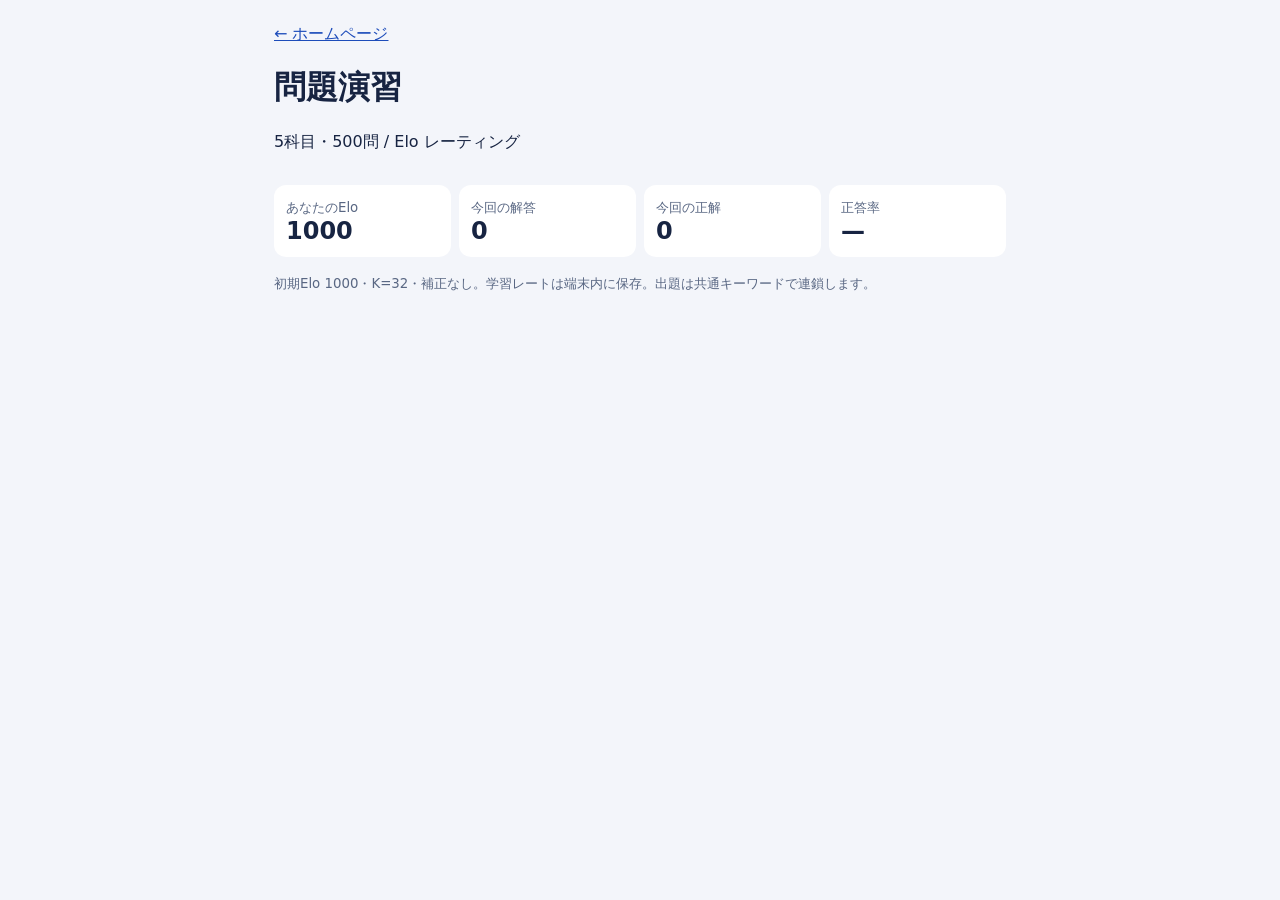
==== quiz/index.html @ fbfd53f4 "Add Elo learning app quiz/index.html" ====
<!doctype html><html lang="ja"><meta charset="utf-8"><meta name="viewport" content="width=device-width,initial-scale=1"><title>問題演習 | 学習・進路支援センター</title><style>*{box-sizing:border-box}body{font:16px system-ui,sans-serif;background:#f3f5fa;color:#172442;margin:0}main{max-width:780px;margin:auto;padding:24px}a{color:#1d4cba}h1{font-size:32px}button{font:inherit;cursor:pointer;border:1px solid #b8c5df;border-radius:10px;background:white;color:#172442;padding:13px}button:disabled{opacity:.55;cursor:default}.tabs,.tiles,.metrics{display:flex;gap:8px;flex-wrap:wrap}.tabs button.active,.primary{background:#1d4cba;color:white}.metrics>div{flex:1;min-width:90px;background:white;padding:12px;border-radius:12px}.metrics strong{display:block;font-size:24px}.card{background:white;border:1px solid #d8e0ef;border-radius:18px;padding:24px;margin-top:18px}.tiles{min-height:50px;margin:12px 0}.choices{display:grid;grid-template-columns:1fr 1fr;gap:10px}.good{background:#dcfce7}.bad{background:#fee2e2}#feedback{white-space:pre-wrap;margin:15px 0}#next,#check{width:100%;margin-top:10px}[hidden]{display:none!important}small{color:#596783}@media(max-width:480px){main{padding:14px}.card{padding:16px}.choices{grid-template-columns:1fr}}</style><main><a href="../index.html">← ホームページ</a><h1>問題演習</h1><p>5科目・500問 / Elo レーティング</p><div class="tabs" id="tabs"></div><p id="status" role="status"></p><div class="metrics"><div><small>あなたのElo</small><strong id="rating">1000</strong></div><div><small>今回の解答</small><strong id="total">0</strong></div><div><small>今回の正解</small><strong id="correct">0</strong></div><div><small>正答率</small><strong id="accuracy">—</strong></div></div><section class="card" id="card" hidden><small id="meta"></small><h2 id="prompt"></h2><div id="picked" class="tiles" hidden></div><div id="options"></div><button class="primary" id="check" hidden>解答する</button><div id="feedback" aria-live="polite"></div><button class="primary" id="next" hidden>次の連鎖問題 →</button></section><p><small>初期Elo 1000・K=32・補正なし。学習レートは端末内に保存。出題は共通キーワードで連鎖します。</small></p></main><script src="app.js" defer></script></html>
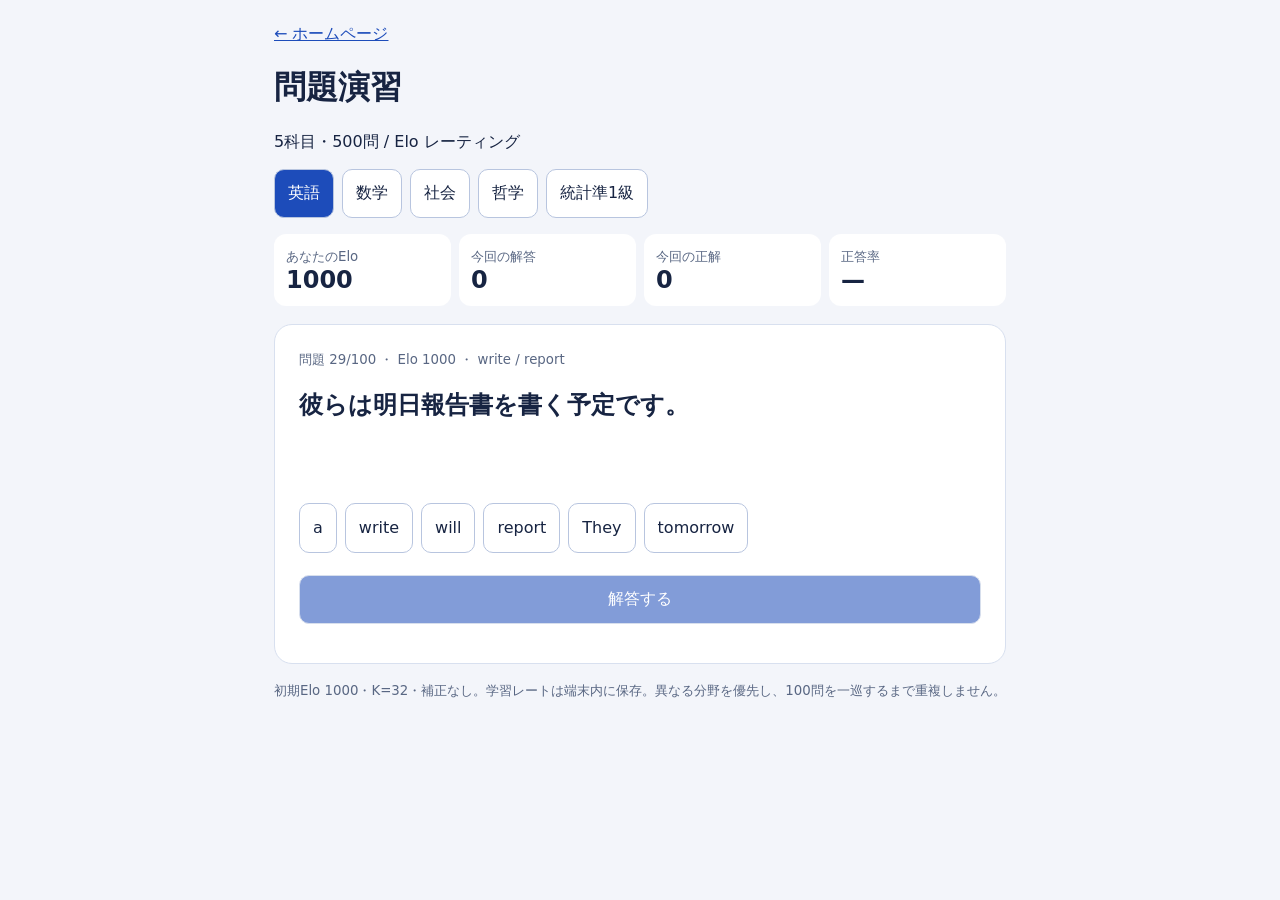
==== commit 376fdf2e: "Replace chain with diverse nonrepeating question selection" ====
--- a/quiz/index.html
+++ b/quiz/index.html
@@ -1 +1 @@
-<!doctype html><html lang="ja"><meta charset="utf-8"><meta name="viewport" content="width=device-width,initial-scale=1"><title>問題演習 | 学習・進路支援センター</title><style>*{box-sizing:border-box}body{font:16px system-ui,sans-serif;background:#f3f5fa;color:#172442;margin:0}main{max-width:780px;margin:auto;padding:24px}a{color:#1d4cba}h1{font-size:32px}button{font:inherit;cursor:pointer;border:1px solid #b8c5df;border-radius:10px;background:white;color:#172442;padding:13px}button:disabled{opacity:.55;cursor:default}.tabs,.tiles,.metrics{display:flex;gap:8px;flex-wrap:wrap}.tabs button.active,.primary{background:#1d4cba;color:white}.metrics>div{flex:1;min-width:90px;background:white;padding:12px;border-radius:12px}.metrics strong{display:block;font-size:24px}.card{background:white;border:1px solid #d8e0ef;border-radius:18px;padding:24px;margin-top:18px}.tiles{min-height:50px;margin:12px 0}.choices{display:grid;grid-template-columns:1fr 1fr;gap:10px}.good{background:#dcfce7}.bad{background:#fee2e2}#feedback{white-space:pre-wrap;margin:15px 0}#next,#check{width:100%;margin-top:10px}[hidden]{display:none!important}small{color:#596783}@media(max-width:480px){main{padding:14px}.card{padding:16px}.choices{grid-template-columns:1fr}}</style><main><a href="../index.html">← ホームページ</a><h1>問題演習</h1><p>5科目・500問 / Elo レーティング</p><div class="tabs" id="tabs"></div><p id="status" role="status"></p><div class="metrics"><div><small>あなたのElo</small><strong id="rating">1000</strong></div><div><small>今回の解答</small><strong id="total">0</strong></div><div><small>今回の正解</small><strong id="correct">0</strong></div><div><small>正答率</small><strong id="accuracy">—</strong></div></div><section class="card" id="card" hidden><small id="meta"></small><h2 id="prompt"></h2><div id="picked" class="tiles" hidden></div><div id="options"></div><button class="primary" id="check" hidden>解答する</button><div id="feedback" aria-live="polite"></div><button class="primary" id="next" hidden>次の連鎖問題 →</button></section><p><small>初期Elo 1000・K=32・補正なし。学習レートは端末内に保存。出題は共通キーワードで連鎖します。</small></p></main><script src="app.js" defer></script></html>+<!doctype html><html lang="ja"><meta charset="utf-8"><meta name="viewport" content="width=device-width,initial-scale=1"><title>問題演習 | 学習・進路支援センター</title><style>*{box-sizing:border-box}body{font:16px system-ui,sans-serif;background:#f3f5fa;color:#172442;margin:0}main{max-width:780px;margin:auto;padding:24px}a{color:#1d4cba}h1{font-size:32px}button{font:inherit;cursor:pointer;border:1px solid #b8c5df;border-radius:10px;background:white;color:#172442;padding:13px}button:disabled{opacity:.55;cursor:default}.tabs,.tiles,.metrics{display:flex;gap:8px;flex-wrap:wrap}.tabs button.active,.primary{background:#1d4cba;color:white}.metrics>div{flex:1;min-width:90px;background:white;padding:12px;border-radius:12px}.metrics strong{display:block;font-size:24px}.card{background:white;border:1px solid #d8e0ef;border-radius:18px;padding:24px;margin-top:18px}.tiles{min-height:50px;margin:12px 0}.choices{display:grid;grid-template-columns:1fr 1fr;gap:10px}.good{background:#dcfce7}.bad{background:#fee2e2}#feedback{white-space:pre-wrap;margin:15px 0}#next,#check{width:100%;margin-top:10px}[hidden]{display:none!important}small{color:#596783}@media(max-width:480px){main{padding:14px}.card{padding:16px}.choices{grid-template-columns:1fr}}</style><main><a href="../index.html">← ホームページ</a><h1>問題演習</h1><p>5科目・500問 / Elo レーティング</p><div class="tabs" id="tabs"></div><p id="status" role="status"></p><div class="metrics"><div><small>あなたのElo</small><strong id="rating">1000</strong></div><div><small>今回の解答</small><strong id="total">0</strong></div><div><small>今回の正解</small><strong id="correct">0</strong></div><div><small>正答率</small><strong id="accuracy">—</strong></div></div><section class="card" id="card" hidden><small id="meta"></small><h2 id="prompt"></h2><div id="picked" class="tiles" hidden></div><div id="options"></div><button class="primary" id="check" hidden>解答する</button><div id="feedback" aria-live="polite"></div><button class="primary" id="next" hidden>次の問題 →</button></section><p><small>初期Elo 1000・K=32・補正なし。学習レートは端末内に保存。異なる分野を優先し、100問を一巡するまで重複しません。</small></p></main><script src="app.js?v=2" defer></script></html>
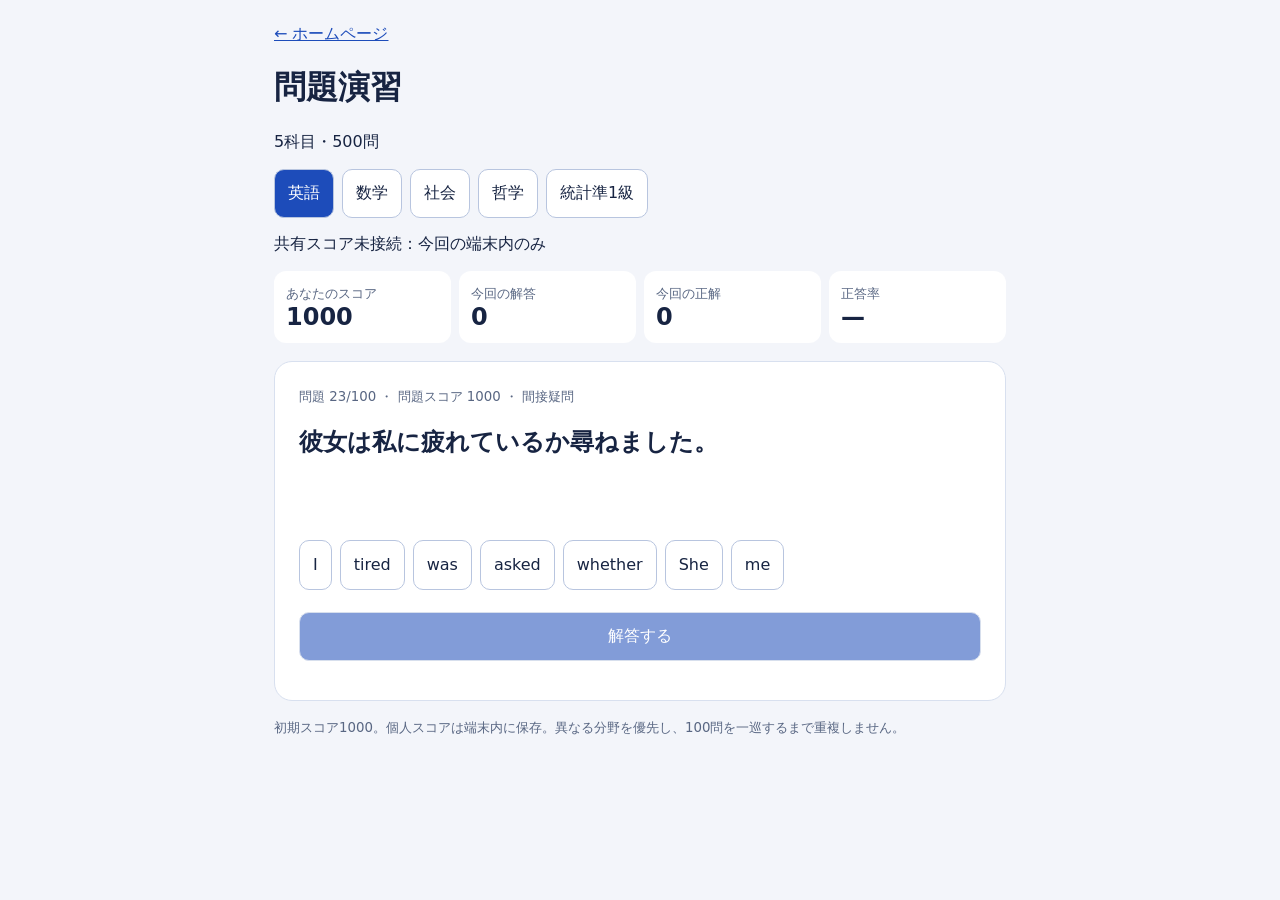
==== commit 97e5c64d: "Simplify score labels" ====
--- a/quiz/index.html
+++ b/quiz/index.html
@@ -1 +1 @@
-<!doctype html><html lang="ja"><meta charset="utf-8"><meta name="viewport" content="width=device-width,initial-scale=1"><title>問題演習 | 学習・進路支援センター</title><style>*{box-sizing:border-box}body{font:16px system-ui,sans-serif;background:#f3f5fa;color:#172442;margin:0}main{max-width:780px;margin:auto;padding:24px}a{color:#1d4cba}h1{font-size:32px}button{font:inherit;cursor:pointer;border:1px solid #b8c5df;border-radius:10px;background:white;color:#172442;padding:13px}button:disabled{opacity:.55;cursor:default}.tabs,.tiles,.metrics{display:flex;gap:8px;flex-wrap:wrap}.tabs button.active,.primary{background:#1d4cba;color:white}.metrics>div{flex:1;min-width:90px;background:white;padding:12px;border-radius:12px}.metrics strong{display:block;font-size:24px}.card{background:white;border:1px solid #d8e0ef;border-radius:18px;padding:24px;margin-top:18px}.tiles{min-height:50px;margin:12px 0}.choices{display:grid;grid-template-columns:1fr 1fr;gap:10px}.good{background:#dcfce7}.bad{background:#fee2e2}#feedback{white-space:pre-wrap;margin:15px 0}#next,#check{width:100%;margin-top:10px}[hidden]{display:none!important}small{color:#596783}@media(max-width:480px){main{padding:14px}.card{padding:16px}.choices{grid-template-columns:1fr}}</style><main><a href="../index.html">← ホームページ</a><h1>問題演習</h1><p>5科目・500問 / Elo レーティング</p><div class="tabs" id="tabs"></div><p id="status" role="status"></p><div class="metrics"><div><small>あなたのElo</small><strong id="rating">1000</strong></div><div><small>今回の解答</small><strong id="total">0</strong></div><div><small>今回の正解</small><strong id="correct">0</strong></div><div><small>正答率</small><strong id="accuracy">—</strong></div></div><section class="card" id="card" hidden><small id="meta"></small><h2 id="prompt"></h2><div id="picked" class="tiles" hidden></div><div id="options"></div><button class="primary" id="check" hidden>解答する</button><div id="feedback" aria-live="polite"></div><button class="primary" id="next" hidden>次の問題 →</button></section><p><small>初期Elo 1000・K=32・補正なし。学習レートは端末内に保存。異なる分野を優先し、100問を一巡するまで重複しません。</small></p></main><script src="app.js?v=2" defer></script></html>+<!doctype html><html lang="ja"><meta charset="utf-8"><meta name="viewport" content="width=device-width,initial-scale=1"><title>問題演習 | 学習・進路支援センター</title><style>*{box-sizing:border-box}body{font:16px system-ui,sans-serif;background:#f3f5fa;color:#172442;margin:0}main{max-width:780px;margin:auto;padding:24px}a{color:#1d4cba}h1{font-size:32px}button{font:inherit;cursor:pointer;border:1px solid #b8c5df;border-radius:10px;background:white;color:#172442;padding:13px}button:disabled{opacity:.55;cursor:default}.tabs,.tiles,.metrics{display:flex;gap:8px;flex-wrap:wrap}.tabs button.active,.primary{background:#1d4cba;color:white}.metrics>div{flex:1;min-width:90px;background:white;padding:12px;border-radius:12px}.metrics strong{display:block;font-size:24px}.card{background:white;border:1px solid #d8e0ef;border-radius:18px;padding:24px;margin-top:18px}.tiles{min-height:50px;margin:12px 0}.choices{display:grid;grid-template-columns:1fr 1fr;gap:10px}.good{background:#dcfce7}.bad{background:#fee2e2}#feedback{white-space:pre-wrap;margin:15px 0}#next,#check{width:100%;margin-top:10px}[hidden]{display:none!important}small{color:#596783}@media(max-width:480px){main{padding:14px}.card{padding:16px}.choices{grid-template-columns:1fr}}</style><main><a href="../index.html">← ホームページ</a><h1>問題演習</h1><p>5科目・500問</p><div class="tabs" id="tabs"></div><p id="status" role="status"></p><div class="metrics"><div><small>あなたのスコア</small><strong id="rating">1000</strong></div><div><small>今回の解答</small><strong id="total">0</strong></div><div><small>今回の正解</small><strong id="correct">0</strong></div><div><small>正答率</small><strong id="accuracy">—</strong></div></div><section class="card" id="card" hidden><small id="meta"></small><h2 id="prompt"></h2><div id="picked" class="tiles" hidden></div><div id="options"></div><button class="primary" id="check" hidden>解答する</button><div id="feedback" aria-live="polite"></div><button class="primary" id="next" hidden>次の問題 →</button></section><p><small>初期スコア1000。個人スコアは端末内に保存。異なる分野を優先し、100問を一巡するまで重複しません。</small></p></main><script src="app.js?v=3" defer></script></html>
